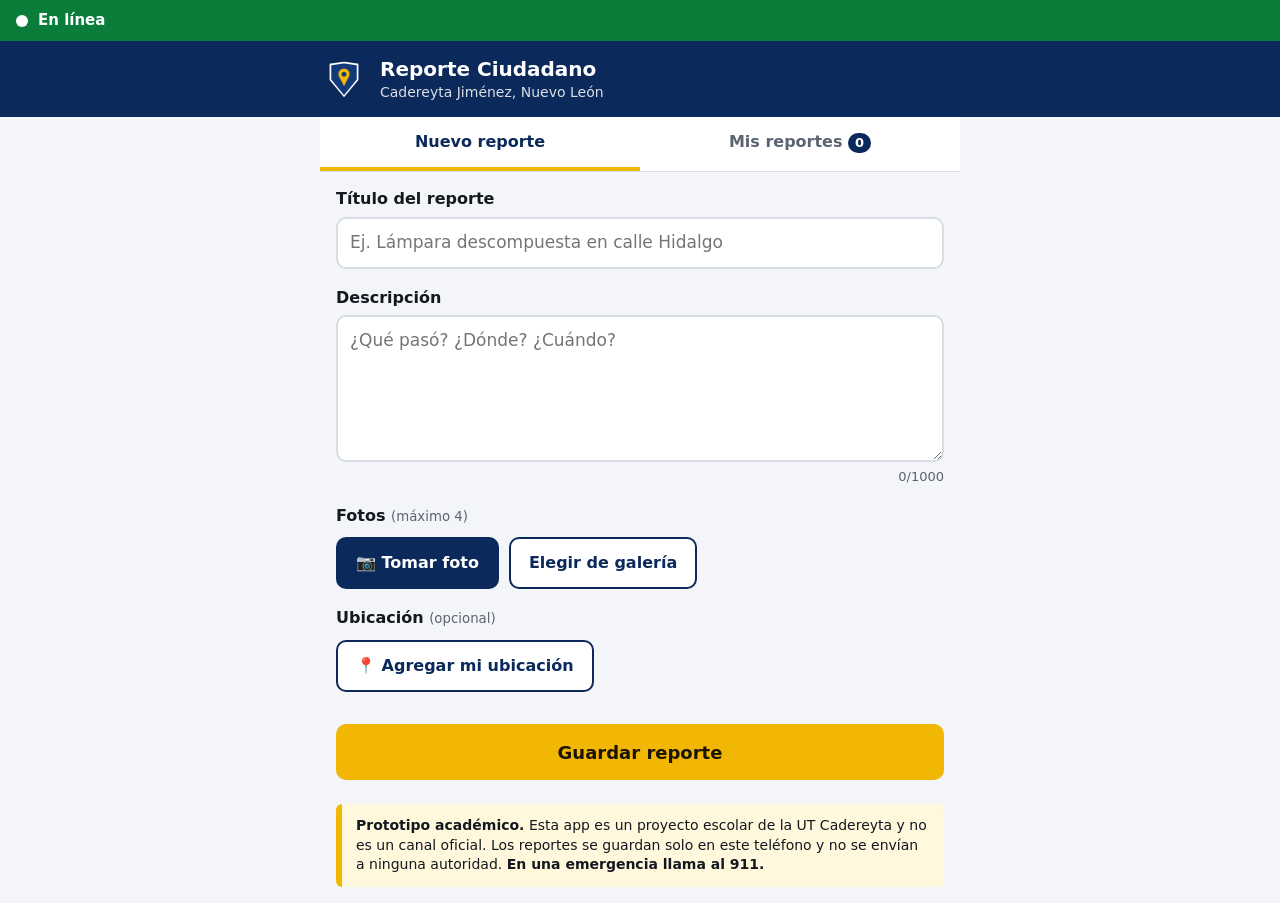
==== PWA11/index.html @ 03ff91bf "Agrega PWA11: Reporte Ciudadano (offline, fotos de cámara, localStorage) Co-Authored-By: Claude Sonn" ====
<!DOCTYPE html>
<html lang="es">
<head>
  <meta charset="UTF-8">
  <meta name="viewport" content="width=device-width, initial-scale=1, viewport-fit=cover">
  <meta name="theme-color" content="#0b2a5b">
  <meta name="apple-mobile-web-app-capable" content="yes">
  <meta name="mobile-web-app-capable" content="yes">
  <meta name="apple-mobile-web-app-title" content="Reporte Ciudadano">
  <title>Reporte Ciudadano · Cadereyta Jiménez</title>
  <link rel="manifest" href="manifest.json">
  <link rel="icon" href="icons/icon-192x192.png">
  <link rel="apple-touch-icon" href="icons/icon-192x192.png">
  <link rel="stylesheet" href="css/styles.css">
</head>
<body>

  <!-- Estado de conexión: siempre visible arriba -->
  <div id="net" class="net checking" role="status" aria-live="polite">
    <span class="dot" aria-hidden="true"></span>
    <span id="netText">Comprobando conexión…</span>
  </div>

  <header class="top">
    <div class="brand">
      <img id="logoOficial" class="logo-slot" src="img/logo-policia.png" alt="Logotipo" hidden>
      <img id="emblema" class="emblema" src="icons/icon-192x192.png" alt="">
      <div>
        <h1>Reporte Ciudadano</h1>
        <p>Cadereyta Jiménez, Nuevo León</p>
      </div>
    </div>
  </header>

  <nav class="tabs" role="tablist" aria-label="Secciones">
    <button role="tab" id="tabNuevo" aria-selected="true" aria-controls="viewNuevo">Nuevo reporte</button>
    <button role="tab" id="tabLista" aria-selected="false" aria-controls="viewLista">Mis reportes <span id="count" class="badge">0</span></button>
  </nav>

  <main>
    <!-- NUEVO -->
    <section id="viewNuevo" role="tabpanel" aria-labelledby="tabNuevo">
      <form id="form" novalidate autocomplete="off">
        <label for="titulo">Título del reporte</label>
        <input id="titulo" name="titulo" type="text" maxlength="80" placeholder="Ej. Lámpara descompuesta en calle Hidalgo" required>
        <p class="err" id="errTitulo" hidden>Escribe un título.</p>

        <label for="descripcion">Descripción</label>
        <textarea id="descripcion" name="descripcion" rows="5" maxlength="1000" placeholder="¿Qué pasó? ¿Dónde? ¿Cuándo?" required></textarea>
        <div class="hint"><span id="chars">0</span>/1000</div>
        <p class="err" id="errDesc" hidden>Describe lo que quieres reportar.</p>

        <span class="label">Fotos <small>(máximo <span id="maxFotos">4</span>)</small></span>
        <div id="fotos" class="fotos"></div>
        <div class="row">
          <button type="button" id="btnCamara" class="btn primary">📷 Tomar foto</button>
          <button type="button" id="btnGaleria" class="btn ghost">Elegir de galería</button>
        </div>
        <input id="inCamara" type="file" accept="image/*" capture="environment" hidden>
        <input id="inGaleria" type="file" accept="image/*" multiple hidden>

        <span class="label">Ubicación <small>(opcional)</small></span>
        <div class="row">
          <button type="button" id="btnUbi" class="btn ghost">📍 Agregar mi ubicación</button>
          <span id="ubiTxt" class="hint"></span>
        </div>

        <p class="err" id="errForm" role="alert" hidden></p>
        <button type="submit" class="btn save">Guardar reporte</button>
      </form>

      <aside class="aviso">
        <b>Prototipo académico.</b> Esta app es un proyecto escolar de la UT Cadereyta y no es un canal oficial.
        Los reportes se guardan solo en este teléfono y no se envían a ninguna autoridad.
        <b>En una emergencia llama al 911.</b>
      </aside>
    </section>

    <!-- LISTA -->
    <section id="viewLista" role="tabpanel" aria-labelledby="tabLista" hidden>
      <div id="vacio" class="vacio" hidden>
        <p>Aún no tienes reportes guardados.</p>
        <button class="btn primary" id="irNuevo">Crear el primero</button>
      </div>
      <ul id="lista" class="lista"></ul>
      <div class="espacio" id="espacio" hidden>
        <div class="bar"><div id="barFill"></div></div>
        <p id="espacioTxt" class="hint"></p>
      </div>
    </section>
  </main>

  <dialog id="detalle">
    <article>
      <h2 id="dTitulo"></h2>
      <p class="meta" id="dMeta"></p>
      <p id="dDesc" class="desc"></p>
      <div id="dFotos" class="fotos grande"></div>
      <p id="dUbi" class="meta"></p>
      <div class="row">
        <button class="btn primary" id="dCompartir">Compartir</button>
        <button class="btn danger" id="dBorrar">Eliminar</button>
        <button class="btn ghost" id="dCerrar">Cerrar</button>
      </div>
    </article>
  </dialog>

  <dialog id="visor" class="visor"><img id="visorImg" alt="Foto del reporte"><button class="btn ghost" id="visorCerrar">Cerrar</button></dialog>

  <div id="toast" class="toast" role="status" aria-live="polite" hidden></div>

  <script src="js/app.js"></script>
</body>
</html>
---- PWA11/css/styles.css ----
:root{
  --navy:#0b2a5b; --navy2:#123a7a; --gold:#f2b705; --ok:#0a7d3b; --bad:#b3261e;
  --bg:#f3f5f9; --card:#fff; --ink:#14181f; --mut:#5b6472; --line:#d7dce5;
}
*{box-sizing:border-box}
html{-webkit-text-size-adjust:100%}
body{margin:0;font-family:system-ui,-apple-system,"Segoe UI",Roboto,Arial,sans-serif;background:var(--bg);color:var(--ink);line-height:1.4;padding-bottom:env(safe-area-inset-bottom)}

/* Barra de conexión */
.net{position:sticky;top:0;z-index:20;display:flex;align-items:center;gap:10px;padding:10px 16px;padding-top:calc(10px + env(safe-area-inset-top));font-weight:600;font-size:15px;color:#fff;transition:background .25s}
.net .dot{width:12px;height:12px;border-radius:50%;background:#fff;flex:none}
.net.online{background:var(--ok)}
.net.offline{background:var(--bad)}
.net.offline .dot{animation:pulso 1.4s infinite}
.net.checking{background:#5b6472}
@keyframes pulso{50%{opacity:.35}}

.top{background:var(--navy);color:#fff;padding:14px 16px}
.brand{display:flex;align-items:center;gap:12px;max-width:640px;margin:0 auto}
.emblema{width:48px;height:48px;border-radius:12px;flex:none}
.logo-slot{height:48px;max-width:96px;object-fit:contain;flex:none}
.brand h1{margin:0;font-size:20px}
.brand p{margin:0;font-size:14px;opacity:.85}

.tabs{display:flex;max-width:640px;margin:0 auto;background:var(--card);border-bottom:1px solid var(--line)}
.tabs button{flex:1;padding:14px 8px;font:inherit;font-weight:600;border:0;background:none;color:var(--mut);border-bottom:4px solid transparent;cursor:pointer}
.tabs button[aria-selected="true"]{color:var(--navy);border-bottom-color:var(--gold)}
.badge{display:inline-block;min-width:22px;padding:1px 7px;border-radius:11px;background:var(--navy);color:#fff;font-size:13px}

main{max-width:640px;margin:0 auto;padding:16px}
[hidden]{display:none!important}

label,.label{display:block;font-weight:700;margin:18px 0 6px}
label:first-child{margin-top:0}
small{font-weight:400;color:var(--mut)}
input[type=text],textarea{width:100%;font:inherit;font-size:17px;padding:12px;border:2px solid var(--line);border-radius:10px;background:#fff;color:var(--ink)}
input[type=text]:focus,textarea:focus{outline:none;border-color:var(--navy2)}
textarea{resize:vertical}
.hint{font-size:13px;color:var(--mut);text-align:right}
.row .hint{text-align:left;align-self:center}
.err{color:var(--bad);font-weight:600;margin:6px 0 0;font-size:14px}

.row{display:flex;flex-wrap:wrap;gap:10px;margin:10px 0}
.btn{font:inherit;font-weight:700;padding:13px 18px;border-radius:10px;border:2px solid transparent;cursor:pointer;min-height:48px}
.btn.primary{background:var(--navy);color:#fff}
.btn.ghost{background:#fff;color:var(--navy);border-color:var(--navy)}
.btn.danger{background:#fff;color:var(--bad);border-color:var(--bad)}
.btn.save{width:100%;margin-top:22px;background:var(--gold);color:#1a1400;font-size:18px;min-height:56px}
.btn:disabled{opacity:.5}
.btn:active{transform:scale(.98)}

.fotos{display:grid;grid-template-columns:repeat(auto-fill,minmax(96px,1fr));gap:10px}
.fotos:empty{display:none}
.foto{position:relative;aspect-ratio:1;border-radius:10px;overflow:hidden;background:#dde2ea}
.foto img{width:100%;height:100%;object-fit:cover;display:block;cursor:pointer}
.foto button{position:absolute;top:4px;right:4px;width:32px;height:32px;border-radius:50%;border:0;background:rgba(0,0,0,.65);color:#fff;font-size:18px;line-height:1;cursor:pointer}
.fotos.grande{grid-template-columns:repeat(auto-fill,minmax(130px,1fr));margin:12px 0}

.aviso{margin-top:24px;padding:12px 14px;border-left:6px solid var(--gold);background:#fff8dd;font-size:14px;border-radius:6px}

.lista{list-style:none;margin:0;padding:0;display:flex;flex-direction:column;gap:12px}
.item{background:var(--card);border:1px solid var(--line);border-radius:12px;padding:14px;display:flex;gap:12px;align-items:center;cursor:pointer;text-align:left;width:100%;font:inherit}
.item img{width:64px;height:64px;border-radius:8px;object-fit:cover;flex:none}
.item .ph{width:64px;height:64px;border-radius:8px;background:#e6eaf1;display:flex;align-items:center;justify-content:center;color:var(--mut);font-size:12px;flex:none}
.item h3{margin:0 0 2px;font-size:17px}
.item p{margin:0;color:var(--mut);font-size:14px}
.estado{display:inline-block;margin-top:4px;font-size:12px;font-weight:700;padding:2px 8px;border-radius:10px;background:#e3f1e8;color:var(--ok)}
.vacio{text-align:center;padding:40px 0;color:var(--mut)}
.espacio{margin-top:20px}
.bar{height:8px;background:#dde2ea;border-radius:4px;overflow:hidden}
.bar div{height:100%;background:var(--ok);width:0;transition:width .3s}
.bar div.alto{background:var(--bad)}
.espacio .hint{text-align:left;margin:6px 0 0}

dialog{border:0;border-radius:16px;padding:0;width:min(560px,94vw);max-height:90vh;overflow:auto}
dialog::backdrop{background:rgba(0,0,0,.55)}
dialog article{padding:20px}
dialog h2{margin:0 0 4px}
.meta{color:var(--mut);font-size:14px;margin:2px 0}
.desc{white-space:pre-wrap;margin:14px 0}
.visor{background:#000;width:100vw;max-width:100vw;border-radius:0;padding:12px;text-align:center}
.visor img{max-width:100%;max-height:78vh;display:block;margin:0 auto 12px}

.toast{position:fixed;left:50%;bottom:calc(24px + env(safe-area-inset-bottom));transform:translateX(-50%);background:#14181f;color:#fff;padding:12px 18px;border-radius:24px;font-weight:600;z-index:50;max-width:90vw;text-align:center}

@media (prefers-reduced-motion:reduce){*{animation:none!important;transition:none!important}}
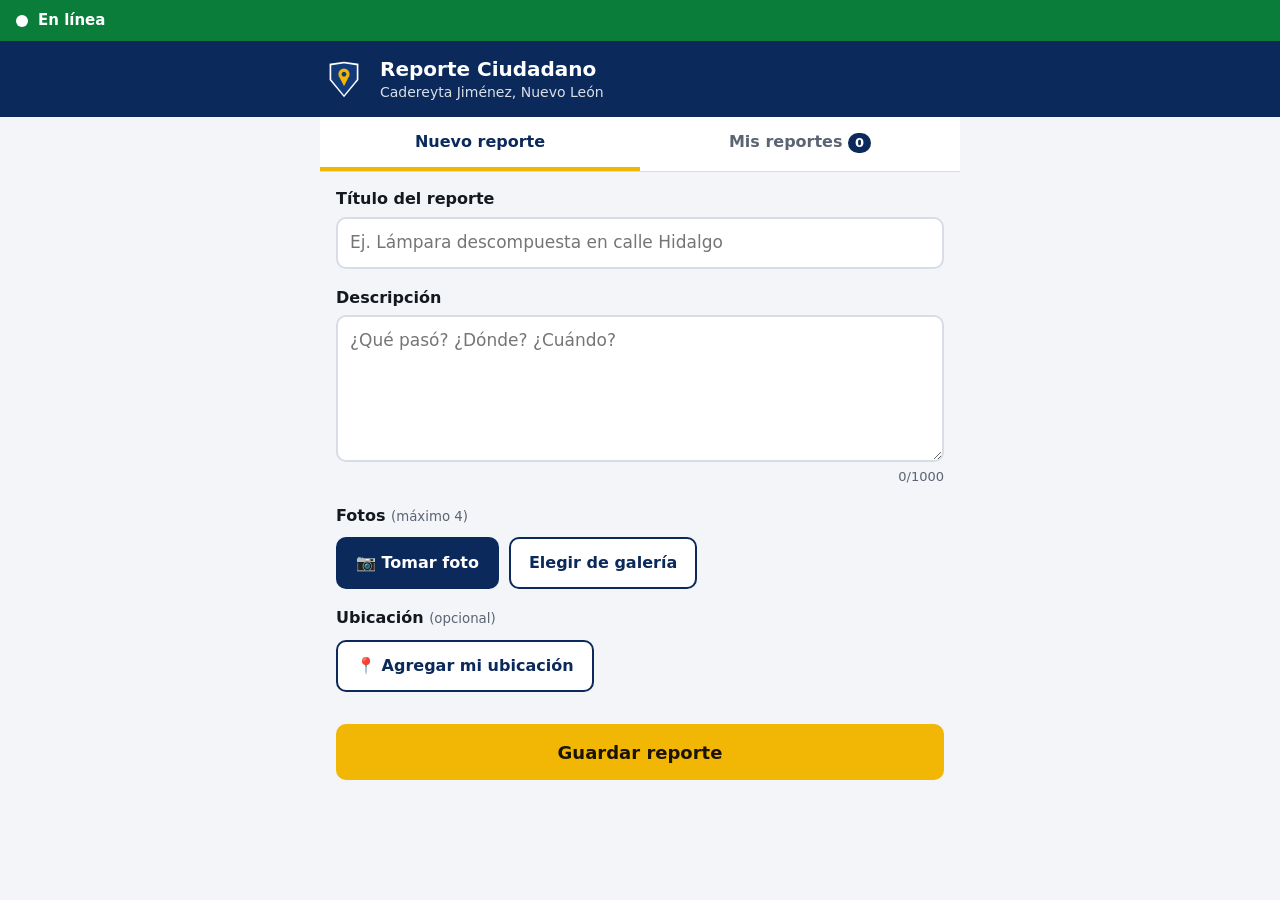
==== commit 6b1a337d: "Remove prototype notice from index.html Removed academic prototype notice from index.html" ====
--- a/PWA11/index.html
+++ b/PWA11/index.html
@@ -68,12 +68,7 @@
         <p class="err" id="errForm" role="alert" hidden></p>
         <button type="submit" class="btn save">Guardar reporte</button>
       </form>
-
-      <aside class="aviso">
-        <b>Prototipo académico.</b> Esta app es un proyecto escolar de la UT Cadereyta y no es un canal oficial.
-        Los reportes se guardan solo en este teléfono y no se envían a ninguna autoridad.
-        <b>En una emergencia llama al 911.</b>
-      </aside>
+      
     </section>
 
     <!-- LISTA -->
